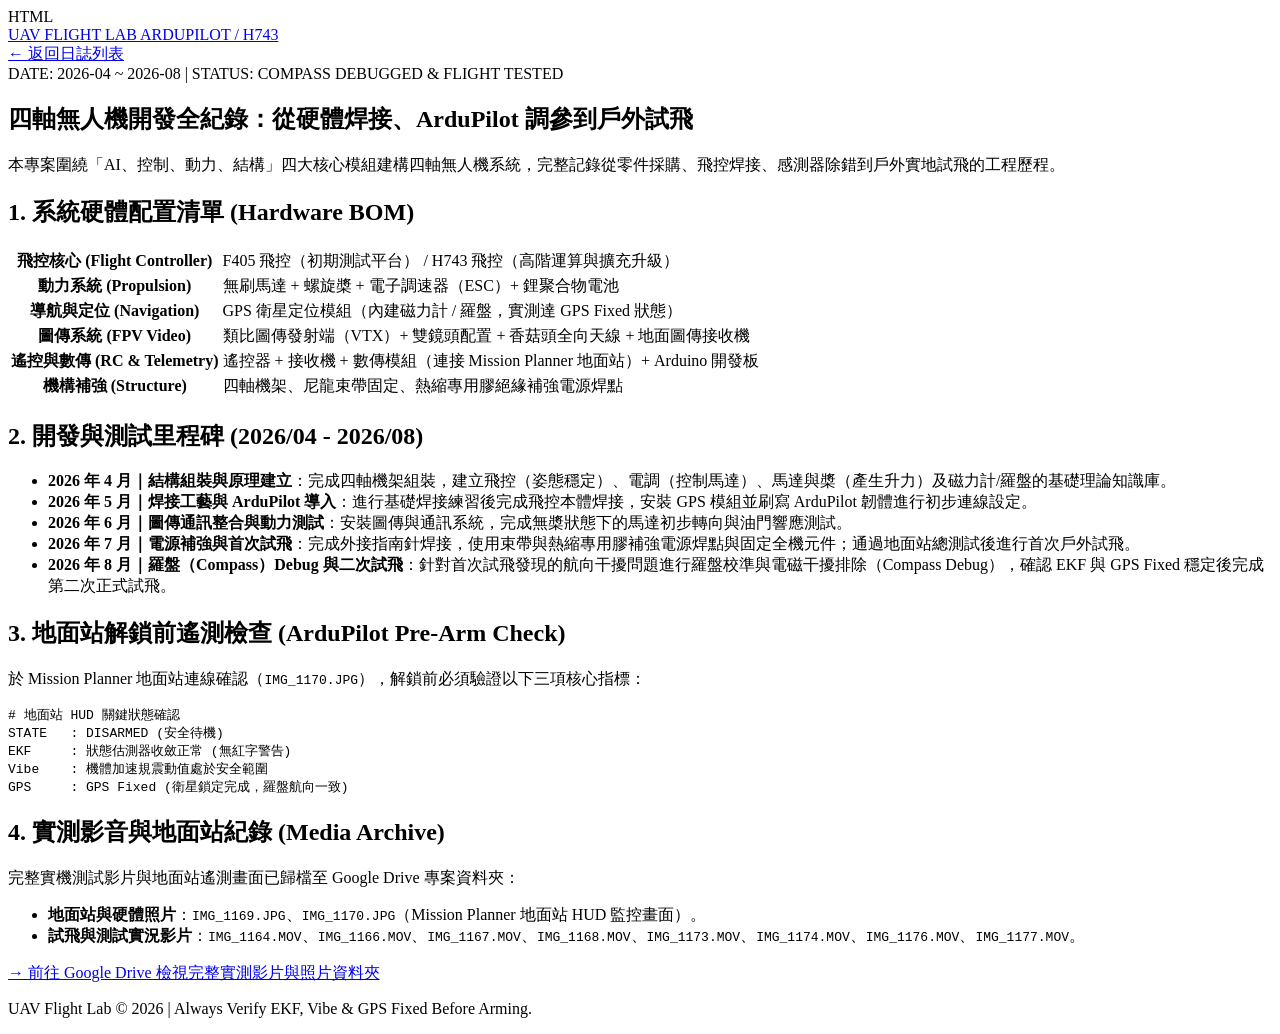
==== posts/2026-11-5inch-freestyle-build.html @ 8a86c598 "Add files via upload" ====
HTML
<!DOCTYPE html>
<html lang="zh-Hant">
<head>
  <meta charset="UTF-8">
  <meta name="viewport" content="width=device-width, initial-scale=1.0">
  <title>四軸無人機開發與 ArduPilot 試飛紀錄 | UAV Flight Lab</title>
  <link rel="stylesheet" href="../css/style.css">
</head>
<body>
  <header>
    <div class="nav-container">
      <a href="../index.html" class="site-title">
        UAV FLIGHT LAB <span class="badge">ARDUPILOT / H743</span>
      </a>
      <nav>
        <a href="../index.html">&larr; 返回日誌列表</a>
      </nav>
    </div>
  </header>

  <main>
    <article>
      <div class="card-meta">DATE: 2026-04 ~ 2026-08 | STATUS: COMPASS DEBUGGED &amp; FLIGHT TESTED</div>
      <h1>四軸無人機開發全紀錄：從硬體焊接、ArduPilot 調參到戶外試飛</h1>
      <p>本專案圍繞「AI、控制、動力、結構」四大核心模組建構四軸無人機系統，完整記錄從零件採購、飛控焊接、感測器除錯到戶外實地試飛的工程歷程。</p>

      <h2>1. 系統硬體配置清單 (Hardware BOM)</h2>
      <div class="table-wrapper">
        <table class="spec-table">
          <tr>
            <th>飛控核心 (Flight Controller)</th>
            <td>F405 飛控（初期測試平台） / H743 飛控（高階運算與擴充升級）</td>
          </tr>
          <tr>
            <th>動力系統 (Propulsion)</th>
            <td>無刷馬達 + 螺旋槳 + 電子調速器（ESC）+ 鋰聚合物電池</td>
          </tr>
          <tr>
            <th>導航與定位 (Navigation)</th>
            <td>GPS 衛星定位模組（內建磁力計 / 羅盤，實測達 GPS Fixed 狀態）</td>
          </tr>
          <tr>
            <th>圖傳系統 (FPV Video)</th>
            <td>類比圖傳發射端（VTX）+ 雙鏡頭配置 + 香菇頭全向天線 + 地面圖傳接收機</td>
          </tr>
          <tr>
            <th>遙控與數傳 (RC &amp; Telemetry)</th>
            <td>遙控器 + 接收機 + 數傳模組（連接 Mission Planner 地面站）+ Arduino 開發板</td>
          </tr>
          <tr>
            <th>機構補強 (Structure)</th>
            <td>四軸機架、尼龍束帶固定、熱縮專用膠絕緣補強電源焊點</td>
          </tr>
        </table>
      </div>

      <h2>2. 開發與測試里程碑 (2026/04 - 2026/08)</h2>
      <ul>
        <li><strong>2026 年 4 月｜結構組裝與原理建立</strong>：完成四軸機架組裝，建立飛控（姿態穩定）、電調（控制馬達）、馬達與槳（產生升力）及磁力計/羅盤的基礎理論知識庫。</li>
        <li><strong>2026 年 5 月｜焊接工藝與 ArduPilot 導入</strong>：進行基礎焊接練習後完成飛控本體焊接，安裝 GPS 模組並刷寫 ArduPilot 韌體進行初步連線設定。</li>
        <li><strong>2026 年 6 月｜圖傳通訊整合與動力測試</strong>：安裝圖傳與通訊系統，完成無槳狀態下的馬達初步轉向與油門響應測試。</li>
        <li><strong>2026 年 7 月｜電源補強與首次試飛</strong>：完成外接指南針焊接，使用束帶與熱縮專用膠補強電源焊點與固定全機元件；通過地面站總測試後進行首次戶外試飛。</li>
        <li><strong>2026 年 8 月｜羅盤（Compass）Debug 與二次試飛</strong>：針對首次試飛發現的航向干擾問題進行羅盤校準與電磁干擾排除（Compass Debug），確認 EKF 與 GPS Fixed 穩定後完成第二次正式試飛。</li>
      </ul>

      <h2>3. 地面站解鎖前遙測檢查 (ArduPilot Pre-Arm Check)</h2>
      <p>於 Mission Planner 地面站連線確認（<code>IMG_1170.JPG</code>），解鎖前必須驗證以下三項核心指標：</p>
      <pre><code># 地面站 HUD 關鍵狀態確認
STATE   : DISARMED (安全待機)
EKF     : 狀態估測器收斂正常 (無紅字警告)
Vibe    : 機體加速規震動值處於安全範圍
GPS     : GPS Fixed (衛星鎖定完成，羅盤航向一致)</code></pre>

      <h2>4. 實測影音與地面站紀錄 (Media Archive)</h2>
      <p>完整實機測試影片與地面站遙測畫面已歸檔至 Google Drive 專案資料夾：</p>
      <ul>
        <li><strong>地面站與硬體照片</strong>：<code>IMG_1169.JPG</code>、<code>IMG_1170.JPG</code>（Mission Planner 地面站 HUD 監控畫面）。</li>
        <li><strong>試飛與測試實況影片</strong>：<code>IMG_1164.MOV</code>、<code>IMG_1166.MOV</code>、<code>IMG_1167.MOV</code>、<code>IMG_1168.MOV</code>、<code>IMG_1173.MOV</code>、<code>IMG_1174.MOV</code>、<code>IMG_1176.MOV</code>、<code>IMG_1177.MOV</code>。</li>
      </ul>
      <p><a href="https://drive.google.com/drive/folders/12rA8ilJrEUafm82jy-FIgc3nNyO-BUDP" target="_blank" rel="noopener noreferrer">&rarr; 前往 Google Drive 檢視完整實測影片與照片資料夾</a></p>
    </article>
  </main>

  <footer>
    <p>UAV Flight Lab &copy; 2026 | Always Verify EKF, Vibe &amp; GPS Fixed Before Arming.</p>
  </footer>
</body>
</html>
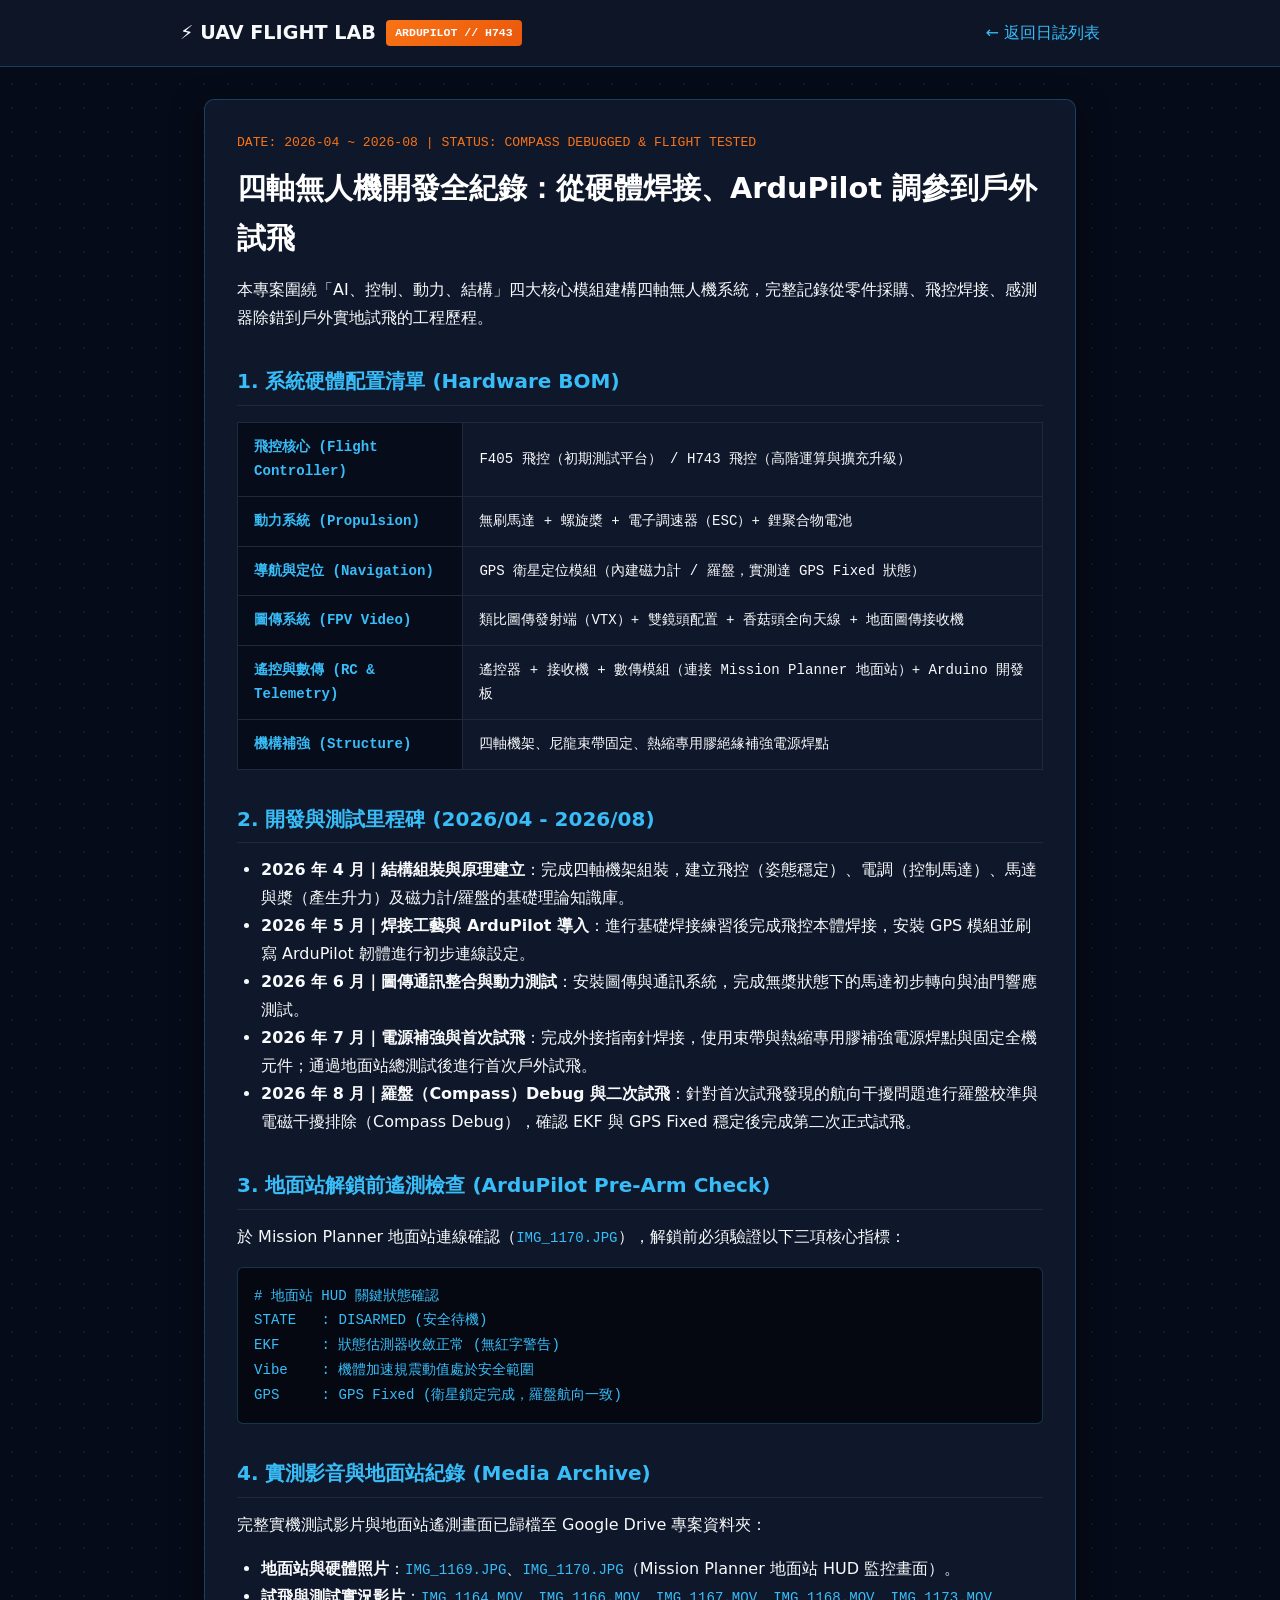
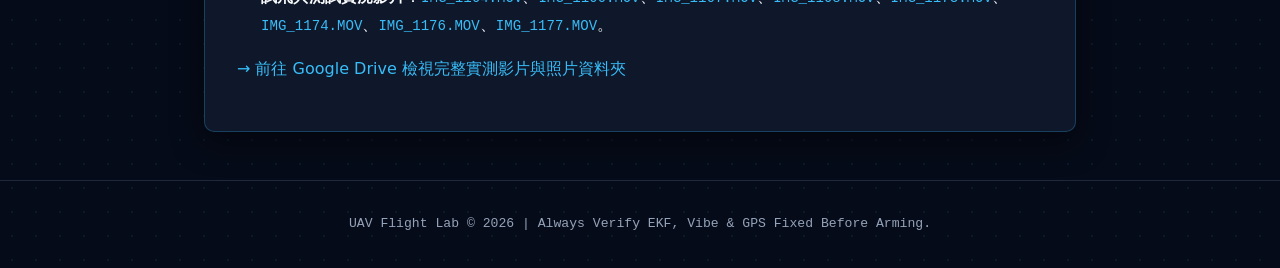
==== commit 957a6d10: "Add files via upload" ====
--- a/posts/2026-11-5inch-freestyle-build.html
+++ b/posts/2026-11-5inch-freestyle-build.html
@@ -1,17 +1,107 @@
-HTML
 <!DOCTYPE html>
 <html lang="zh-Hant">
 <head>
   <meta charset="UTF-8">
   <meta name="viewport" content="width=device-width, initial-scale=1.0">
   <title>四軸無人機開發與 ArduPilot 試飛紀錄 | UAV Flight Lab</title>
-  <link rel="stylesheet" href="../css/style.css">
+  <style>
+    :root {
+      --bg-main: #060B19;
+      --bg-card: #0F172A;
+      --border-color: #1E293B;
+      --text-primary: #F8FAFC;
+      --text-secondary: #94A3B8;
+      --accent-orange: #F97316;
+      --accent-blue: #38BDF8;
+    }
+    * { box-sizing: border-box; margin: 0; padding: 0; }
+    body {
+      background-color: var(--bg-main);
+      background-image: radial-gradient(rgba(56, 189, 248, 0.08) 1px, transparent 1px);
+      background-size: 24px 24px;
+      color: var(--text-primary);
+      font-family: system-ui, -apple-system, "Noto Sans TC", sans-serif;
+      line-height: 1.75;
+    }
+    a { color: var(--accent-blue); text-decoration: none; }
+    a:hover { text-decoration: underline; }
+    header {
+      background-color: rgba(15, 23, 42, 0.9);
+      border-bottom: 1px solid rgba(56, 189, 248, 0.25);
+      padding: 1rem 1.5rem;
+    }
+    .nav-container {
+      max-width: 920px;
+      margin: 0 auto;
+      display: flex;
+      justify-content: space-between;
+      align-items: center;
+    }
+    .site-title {
+      font-size: 1.2rem;
+      font-weight: 800;
+      color: var(--text-primary);
+      display: flex;
+      align-items: center;
+      gap: 0.6rem;
+    }
+    .badge {
+      background: linear-gradient(135deg, #F97316, #EA580C);
+      color: #fff;
+      font-size: 0.72rem;
+      font-family: monospace;
+      padding: 0.2rem 0.6rem;
+      border-radius: 4px;
+    }
+    main { max-width: 920px; margin: 2rem auto; padding: 0 1.5rem; }
+    article {
+      background-color: var(--bg-card);
+      border: 1px solid rgba(56, 189, 248, 0.25);
+      border-radius: 10px;
+      padding: 2rem;
+      box-shadow: 0 10px 30px rgba(0, 0, 0, 0.5);
+    }
+    .card-meta { font-family: monospace; font-size: 0.82rem; color: var(--accent-orange); margin-bottom: 0.5rem; }
+    article h1 { font-size: 1.8rem; margin-bottom: 0.8rem; color: #FFFFFF; }
+    article h2 {
+      font-size: 1.25rem;
+      color: var(--accent-blue);
+      margin-top: 2rem;
+      margin-bottom: 0.8rem;
+      border-bottom: 1px solid var(--border-color);
+      padding-bottom: 0.35rem;
+    }
+    article p, article ul { margin-bottom: 1rem; color: var(--text-primary); }
+    article ul { padding-left: 1.5rem; }
+    .table-wrapper { overflow-x: auto; margin: 1rem 0 1.5rem 0; }
+    .spec-table { width: 100%; border-collapse: collapse; font-family: monospace; font-size: 0.88rem; }
+    .spec-table th, .spec-table td { border: 1px solid var(--border-color); padding: 0.75rem 1rem; text-align: left; }
+    .spec-table th { background-color: rgba(6, 11, 25, 0.85); color: var(--accent-blue); width: 28%; }
+    pre {
+      background-color: #050811;
+      border: 1px solid rgba(56, 189, 248, 0.25);
+      border-radius: 6px;
+      padding: 1rem;
+      overflow-x: auto;
+      margin: 1rem 0;
+    }
+    code { font-family: monospace; color: #38BDF8; font-size: 0.88rem; }
+    footer {
+      text-align: center;
+      color: var(--text-secondary);
+      font-size: 0.82rem;
+      font-family: monospace;
+      padding: 2rem 1rem;
+      border-top: 1px solid var(--border-color);
+      margin-top: 3rem;
+    }
+  </style>
 </head>
 <body>
   <header>
     <div class="nav-container">
       <a href="../index.html" class="site-title">
-        UAV FLIGHT LAB <span class="badge">ARDUPILOT / H743</span>
+        ⚡ UAV FLIGHT LAB <span class="badge">ARDUPILOT // H743</span>
       </a>
       <nav>
         <a href="../index.html">&larr; 返回日誌列表</a>
